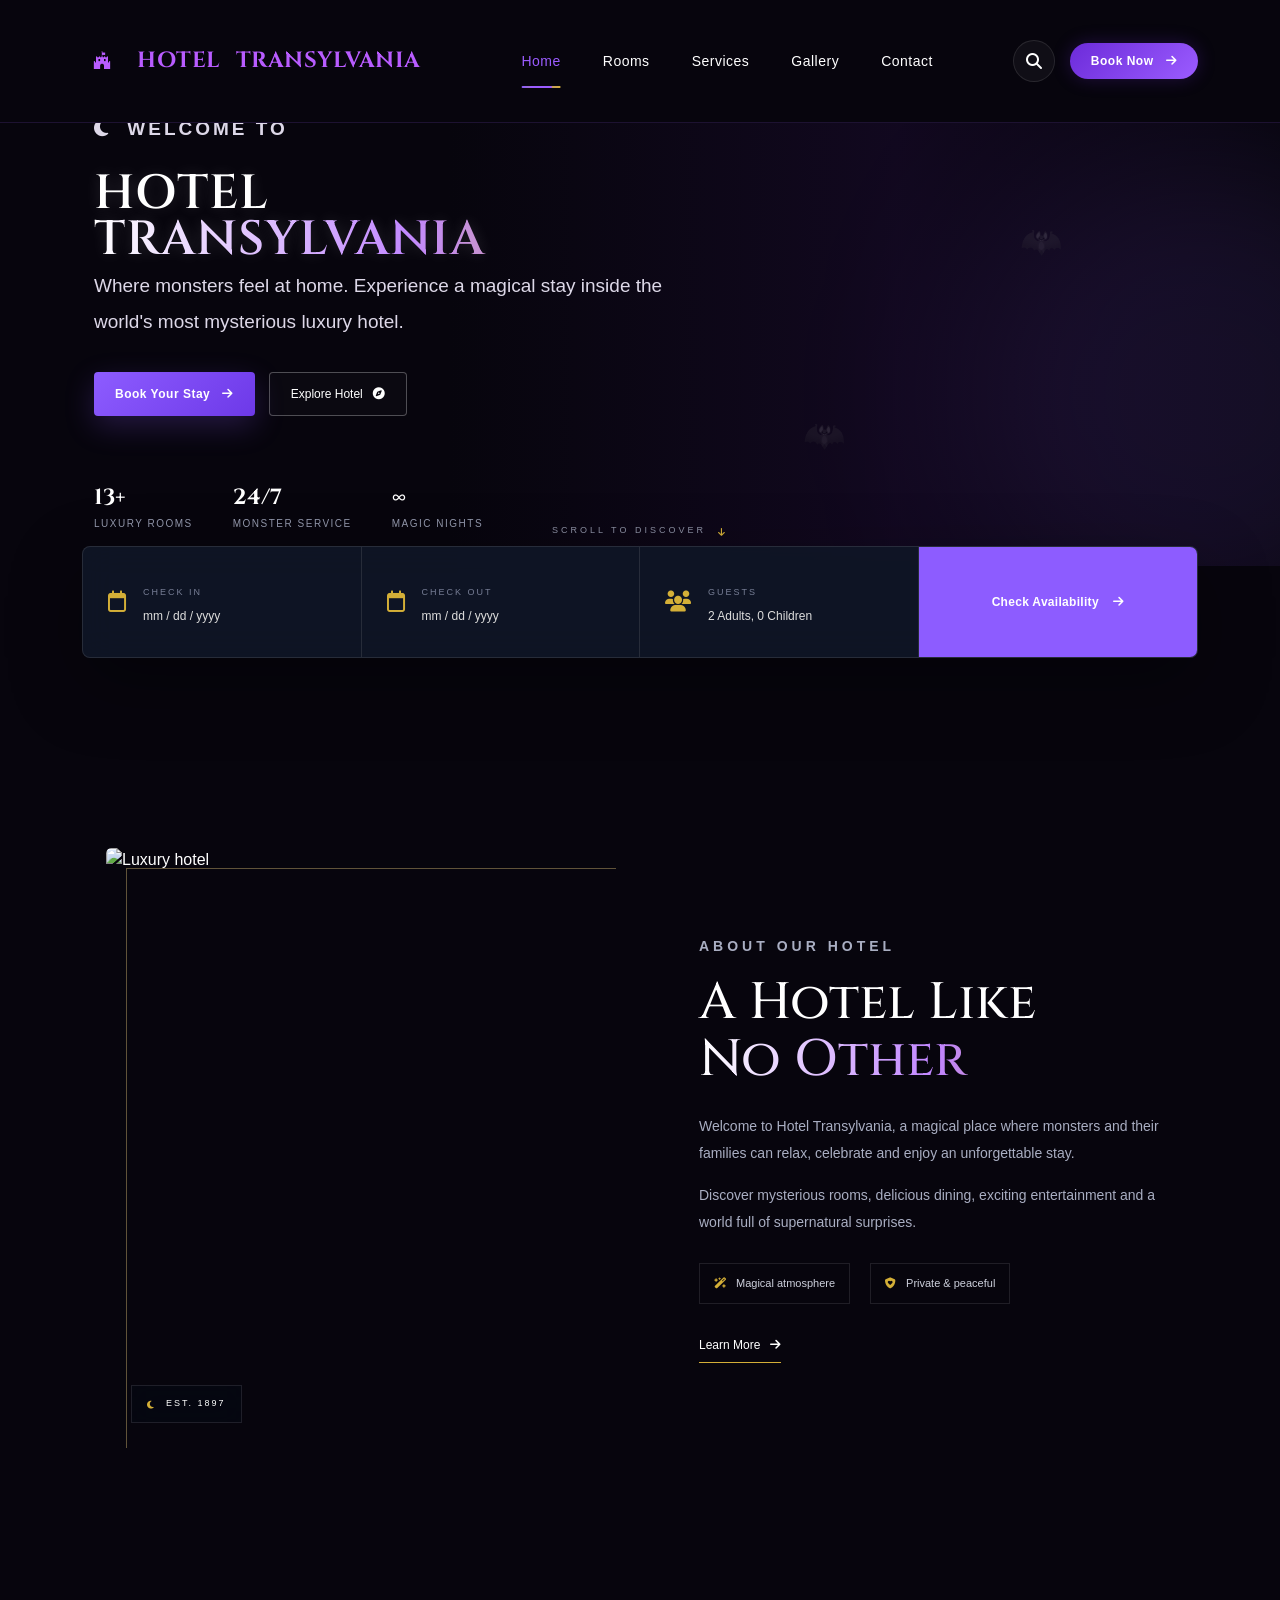
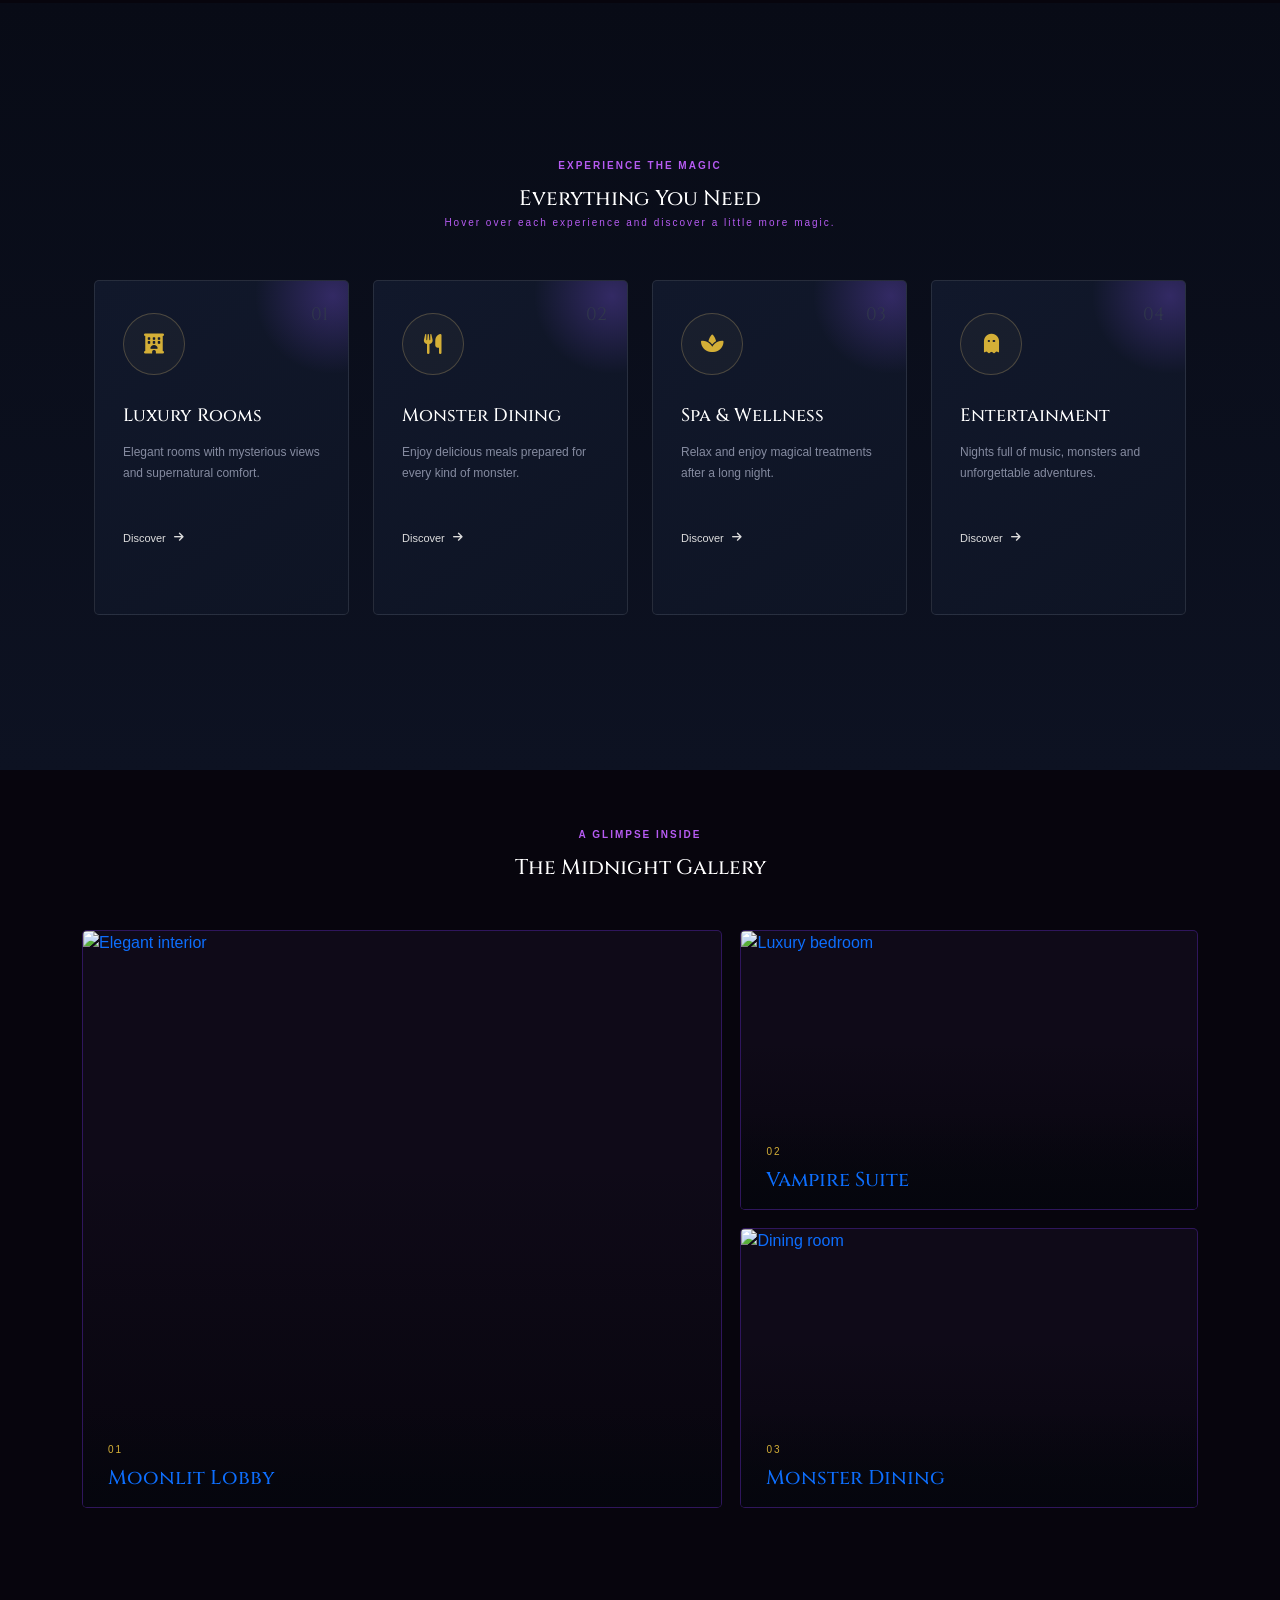
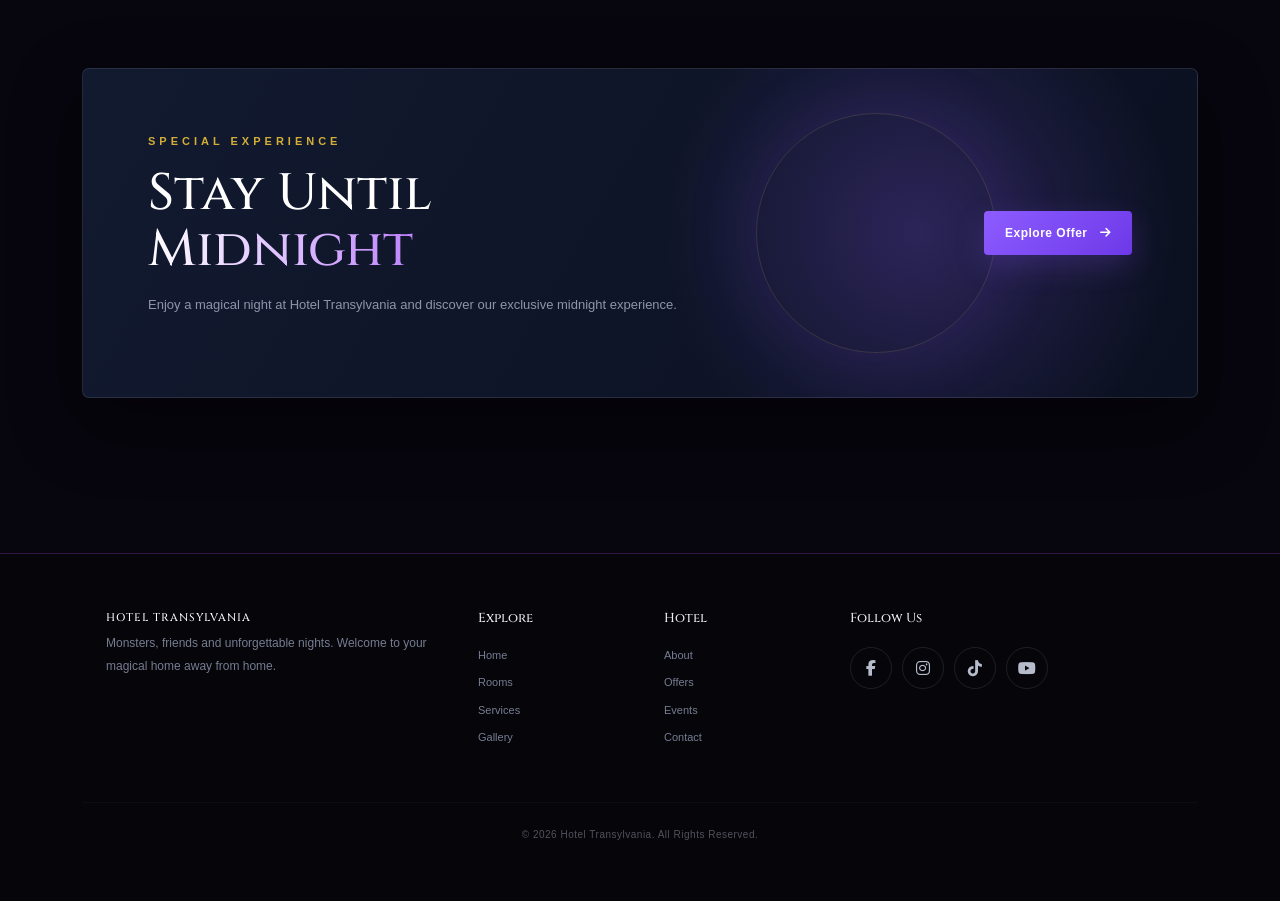
==== index.html @ 51af5bbf "hotel 1 finish" ====
<!DOCTYPE html>
<html lang="en">
<head>
    <meta charset="UTF-8">
    <meta name="viewport" content="width=device-width, initial-scale=1.0">
    <title>Hotel Transylvania</title>

    <link href="https://cdn.jsdelivr.net/npm/bootstrap@5.3.3/dist/css/bootstrap.min.css" rel="stylesheet">
    <link rel="stylesheet" href="https://cdnjs.cloudflare.com/ajax/libs/font-awesome/6.5.2/css/all.min.css">
    <link rel="preconnect" href="https://fonts.googleapis.com">
    <link rel="preconnect" href="https://fonts.gstatic.com" crossorigin>
    <link href="https://fonts.googleapis.com/css2?family=Cinzel:wght@400;500;600;700;800&family=Poppins:wght@300;400;500;600;700&display=swap" rel="stylesheet">
    <link rel="stylesheet" href="style.css">
</head>

<link rel="icon" type="image/svg+xml" href="../brand.png" >

<body>
<nav class="navbar navbar-expand-lg fixed-top">
    <div class="container">
        <a class="navbar-brand" href="#">
            <span class="logo-icon"><i class="fa-brands fa-fort-awesome"></i></span>
            <span>HOTEL</span>
            <span>TRANSYLVANIA</span>
        </a>

        <button class="navbar-toggler" type="button" data-bs-toggle="collapse" data-bs-target="#navbarMenu">
            <i class="fa-solid fa-bars"></i>
        </button>

        <div class="collapse navbar-collapse" id="navbarMenu">
            <ul class="navbar-nav mx-auto">
                <li class="nav-item"><a class="nav-link active" href="index.html">Home</a></li>
                <li class="nav-item"><a class="nav-link" href="index1.html">Rooms</a></li>
                <li class="nav-item"><a class="nav-link" href="index3.html">Services</a></li>
                <li class="nav-item"><a class="nav-link" href="index4.html">Gallery</a></li>
                <li class="nav-item"><a class="nav-link" href="index2.html">Contact</a></li>
            </ul>

            <div class="nav-right">
               <a href="index.html" class="icon-btn" aria-label="Search">
    <i class="fa-solid fa-magnifying-glass"></i>
</a>
                <a href="index2.html" class="book-btn">Book Now <i class="fa-solid fa-arrow-right"></i></a>
            </div>
        </div>
    </div>
</nav>

<section class="hero">
    <div class="hero-glow"></div>
    <div class="hero-overlay"></div>
    <div class="floating-bat bat-one">🦇</div>
    <div class="floating-bat bat-two">🦇</div>

    <div class="container hero-content">
        <div class="row align-items-center">
            <div class="col-lg-7">
                <p class="small-title"><i class="fa-solid fa-moon"></i> WELCOME TO</p>
                <h1>HOTEL <span>TRANSYLVANIA</span></h1>
                <p class="hero-text">
                    Where monsters feel at home. Experience a magical stay inside
                    the world's most mysterious luxury hotel.
                </p>

                <div class="hero-buttons">
                    <a href="#booking" class="main-btn">Book Your Stay <i class="fa-solid fa-arrow-right"></i></a>
                    <a href="#gallery" class="outline-btn">Explore Hotel <i class="fa-solid fa-compass"></i></a>
                </div>

                <div class="hero-stats">
                    <div><strong>13+</strong><span>Luxury Rooms</span></div>
                    <div><strong>24/7</strong><span>Monster Service</span></div>
                    <div><strong>∞</strong><span>Magic Nights</span></div>
                </div>
            </div>
        </div>
    </div>

    <div class="scroll-down">
        <span>SCROLL TO DISCOVER</span>
        <i class="fa-solid fa-arrow-down"></i>
    </div>
</section>

<section class="booking-section" id="booking">
    <div class="container">
        <div class="booking-box">
            <div class="row g-0 align-items-center">
                <div class="col-lg-3 booking-item">
                    <i class="fa-regular fa-calendar"></i>
                    <div><small>CHECK IN</small><p>mm / dd / yyyy</p></div>
                </div>
                <div class="col-lg-3 booking-item">
                    <i class="fa-regular fa-calendar"></i>
                    <div><small>CHECK OUT</small><p>mm / dd / yyyy</p></div>
                </div>
                <div class="col-lg-3 booking-item">
                    <i class="fa-solid fa-users"></i>
                    <div><small>GUESTS</small><p>2 Adults, 0 Children</p></div>
                </div>
                <div class="col-lg-3">
                    <button class="availability-btn">Check Availability <i class="fa-solid fa-arrow-right"></i></button>
                </div>
            </div>
        </div>
    </div>
</section>

<section class="about-section" id="rooms">
    <div class="container">
        <div class="row align-items-center g-5">
            <div class="col-lg-6">
                <!-- Replace this URL with your own image URL -->
                <div class="about-image image-hover">
                    <img src="../web100/images/hotal.jpg" alt="Luxury hotel">
                    <div class="image-decoration"></div>
                    <div class="image-badge"><i class="fa-solid fa-moon"></i><span>EST. 1897</span></div>
                </div>
            </div>

            <div class="col-lg-6">
                <div class="about-content">
                    <p class="section-label">ABOUT OUR HOTEL</p>
                    <h2>A Hotel Like <span>No Other</span></h2>
                    <p>Welcome to Hotel Transylvania, a magical place where monsters and their families can relax, celebrate and enjoy an unforgettable stay.</p>
                    <p>Discover mysterious rooms, delicious dining, exciting entertainment and a world full of supernatural surprises.</p>

                    <div class="mini-features">
                        <div><i class="fa-solid fa-wand-magic-sparkles"></i><span>Magical atmosphere</span></div>
                        <div><i class="fa-solid fa-shield-heart"></i><span>Private & peaceful</span></div>
                    </div>

                    <a href="#services" class="learn-btn">Learn More <i class="fa-solid fa-arrow-right"></i></a>
                </div>
            </div>
        </div>
    </div>
</section>

<section class="features-section" id="services">
    <div class="container">
        <div class="text-center section-heading">
            <p class="section-label">EXPERIENCE THE MAGIC</p>
            <h2 class="section-title">Everything You Need</h2>
            <p class="heading-text">Hover over each experience and discover a little more magic.</p>
        </div>

        <div class="row g-4">
            <div class="col-md-6 col-lg-3">
                <div class="feature-card">
                    <div class="feature-number">01</div>
                    <div class="feature-icon"><i class="fa-solid fa-hotel"></i></div>
                    <h4>Luxury Rooms</h4>
                    <p>Elegant rooms with mysterious views and supernatural comfort.</p>
                    <a href="#">Discover <i class="fa-solid fa-arrow-right"></i></a>
                </div>
            </div>

            <div class="col-md-6 col-lg-3">
                <div class="feature-card">
                    <div class="feature-number">02</div>
                    <div class="feature-icon"><i class="fa-solid fa-utensils"></i></div>
                    <h4>Monster Dining</h4>
                    <p>Enjoy delicious meals prepared for every kind of monster.</p>
                    <a href="#">Discover <i class="fa-solid fa-arrow-right"></i></a>
                </div>
            </div>

            <div class="col-md-6 col-lg-3">
                <div class="feature-card">
                    <div class="feature-number">03</div>
                    <div class="feature-icon"><i class="fa-solid fa-spa"></i></div>
                    <h4>Spa & Wellness</h4>
                    <p>Relax and enjoy magical treatments after a long night.</p>
                    <a href="#">Discover <i class="fa-solid fa-arrow-right"></i></a>
                </div>
            </div>

            <div class="col-md-6 col-lg-3">
                <div class="feature-card">
                    <div class="feature-number">04</div>
                    <div class="feature-icon"><i class="fa-solid fa-ghost"></i></div>
                    <h4>Entertainment</h4>
                    <p>Nights full of music, monsters and unforgettable adventures.</p>
                    <a href="#">Discover <i class="fa-solid fa-arrow-right"></i></a>
                </div>
            </div>
        </div>
    </div>
</section>

<section class="gallery-section" id="gallery">
    <div class="container">
        <div class="section-heading">
            <p class="section-label">A GLIMPSE INSIDE</p>
            <h2 class="section-title">The Midnight Gallery</h2>
        </div>

        <div class="gallery-grid">
            <a class="gallery-card large image-hover" href="#">
                <!-- Replace URL -->
                <img src="../web100/images/hotal room.jpg" alt="Elegant interior">
                <div class="gallery-caption"><span>01</span><h3>Moonlit Lobby</h3></div>
            </a>
            <a class="gallery-card image-hover" href="#">
                <!-- Replace URL -->
                <img src="../web100/images/hotal pool.jpg" alt="Luxury bedroom">
                <div class="gallery-caption"><span>02</span><h3>Vampire Suite</h3></div>
            </a>
            <a class="gallery-card image-hover" href="#">
                <!-- Replace URL -->
                <img src="../web100/images/hotal food.jpg" alt="Dining room">
                <div class="gallery-caption"><span>03</span><h3>Monster Dining</h3></div>
            </a>
        </div>
    </div>
</section>

<section class="offer-section">
    <div class="container">
        <div class="offer-box">
            <div class="offer-orb"></div>
            <div>
                <p class="section-label">SPECIAL EXPERIENCE</p>
                <h2>Stay Until <span>Midnight</span></h2>
                <p>Enjoy a magical night at Hotel Transylvania and discover our exclusive midnight experience.</p>
            </div>
            <a href="#booking" class="main-btn">Explore Offer <i class="fa-solid fa-arrow-right"></i></a>
        </div>
    </div>
</section>

<footer id="contact">
    <div class="container">
        <div class="row g-5">
            <div class="col-lg-4">
                <h3 class="footer-logo">HOTEL TRANSYLVANIA</h3>
                <p>Monsters, friends and unforgettable nights. Welcome to your magical home away from home.</p>
            </div>
            <div class="col-lg-2">
                <h5>Explore</h5>
                <a href="index.html">Home</a><a href="index1.html">Rooms</a><a href="index3.html">Services</a><a href="index4.html">Gallery</a>
            </div>
            <div class="col-lg-2">
                <h5>Hotel</h5>
                <a href="#rooms">About</a><a href="#">Offers</a><a href="#">Events</a><a href="index2.html">Contact</a>
            </div>
            <div class="col-lg-4">
                <h5>Follow Us</h5>
                <div class="social-icons">
                    <a href="https://www.facebook.com/SonyPicturesAnimation/" aria-label="Facebook"><i class="fa-brands fa-facebook-f"></i></a>
                    <a href="https://www.instagram.com/sonyanimation/" aria-label="Instagram"><i class="fa-brands fa-instagram"></i></a>
                    <a href="https://www.tiktok.com/@sonypicturesanimation" aria-label="TikTok"><i class="fa-brands fa-tiktok"></i></a>
                    <a href="https://www.youtube.com/user/SonyAnimation" aria-label="YouTube"><i class="fa-brands fa-youtube"></i></a>
                </div>
            </div>
        </div>
        <hr>
        <p class="copyright">© 2026 Hotel Transylvania. All Rights Reserved.</p>
    </div>
</footer>

<script src="https://cdn.jsdelivr.net/npm/bootstrap@5.3.3/dist/js/bootstrap.bundle.min.js"></script>
</body>
</html>
---- style.css ----
:root{
    --bg:#080b16;
    --bg-soft:#0d1222;
    --card:#11182b;
    --card-2:#151e34;
    --text:#f5f2ff;
    --muted:#a9aec2;
    --purple:#8d5cff;
    --purple-2:#c084ff;
    --gold:#e7c77a;
    --line:rgba(255,255,255,.10);
    --shadow:0 25px 70px rgba(0,0,0,.35);
}

.icon-btn {
    display: inline-flex;
    align-items: center;
    justify-content: center;
    border: none; background: transparent;
    padding: 0; margin: 0; color: inherit;
    text-decoration: none; cursor: pointer;
    font: inherit; 
    } 
    .icon-btn:hover, .icon-btn:focus, .icon-btn:active {
    color: inherit;
    text-decoration: none;
    }


*{box-sizing:border-box}
html{scroll-behavior:smooth}
body{
    margin:0;
    background:var(--bg);
    color:var(--text);
    font-family:'Poppins',sans-serif;
    overflow-x:hidden;
}
a{text-decoration:none}
button{font-family:inherit}

.navbar{
    padding:18px 0;
    background:rgba(5,7,15,.52);
    backdrop-filter:blur(18px);
    -webkit-backdrop-filter:blur(18px);
    border-bottom:1px solid transparent;
    transition:.35s ease;
    z-index:1000;
}
.navbar:hover{background:rgba(5,7,15,.82);border-color:var(--line)}
.navbar-brand{
    display:flex;align-items:center;gap:7px;
    color:#fff!important;font-family:'Cinzel',serif;font-weight:700;
    letter-spacing:2px;font-size:13px;line-height:1.05;
    transition:.3s ease;
}
.navbar-brand span:not(.logo-icon){transition:.3s ease}
.navbar-brand:hover{transform:translateY(-2px)}
.navbar-brand:hover span:not(.logo-icon){color:var(--gold)}
.logo-icon{
    display:grid;place-items:center;width:35px;height:35px;
    ;border-radius:50%;
    color:var(--gold);font-size:16px;transition:.5s ease;
}
.navbar-brand:hover .logo-icon{transform:rotate(180deg) scale(1.08);box-shadow:0 0 25px rgba(231,199,122,.25)}
.nav-link{
    color:#d9d7e4!important;margin:0 10px;position:relative;
    font-size:13px;letter-spacing:.5px;transition:.3s ease;
}
.nav-link:before{
    content:"";position:absolute;left:50%;bottom:-8px;width:0;height:2px;
    transform:translateX(-50%);background:linear-gradient(90deg,var(--purple),var(--gold));
    transition:.35s ease;border-radius:99px;
}
.nav-link:hover,.nav-link.active{color:#fff!important}
.nav-link:hover:before,.nav-link.active:before{width:70%}
.nav-right{display:flex;align-items:center;gap:15px}
.icon-btn{
    width:42px;height:42px;border:1px solid var(--line);border-radius:50%;
    color:#fff;background:rgba(255,255,255,.04);transition:.3s ease;
}
.icon-btn:hover{transform:rotate(12deg) scale(1.08);background:var(--purple);border-color:var(--purple);box-shadow:0 10px 30px rgba(141,92,255,.35)}
.book-btn,.main-btn{
    display:inline-flex;align-items:center;gap:12px;
    padding:13px 21px;border-radius:4px;background:linear-gradient(135deg,var(--purple),#6d39e8);
    color:#fff;font-size:12px;font-weight:600;letter-spacing:.5px;
    box-shadow:0 10px 30px rgba(141,92,255,.22);
    transition:.35s ease;position:relative;overflow:hidden;
}
.book-btn:before,.main-btn:before,.availability-btn:before{
    content:"";position:absolute;inset:0;transform:translateX(-110%);
    background:linear-gradient(90deg,transparent,rgba(255,255,255,.22),transparent);
    transition:.6s ease;
}
.book-btn:hover:before,.main-btn:hover:before,.availability-btn:hover:before{transform:translateX(110%)}
.book-btn:hover,.main-btn:hover{color:#fff;transform:translateY(-4px);box-shadow:0 18px 40px rgba(141,92,255,.35)}
.book-btn i,.main-btn i,.learn-btn i{transition:.3s ease}
.book-btn:hover i,.main-btn:hover i,.learn-btn:hover i{transform:translateX(5px)}

.hero{
    min-height:100vh;display:flex;align-items:center;position:relative;overflow:hidden;
    background:
      radial-gradient(circle at 75% 30%,rgba(125,72,210,.30),transparent 30%),
      linear-gradient(90deg,rgba(4,6,14,.97) 0%,rgba(6,8,18,.78) 45%,rgba(6,8,18,.35) 100%),
      url("../web100/images/babalo.png") center/cover;
}
.hero-overlay{position:absolute;inset:0;background:linear-gradient(180deg,rgba(5,6,14,.1),rgba(5,6,14,.78))}
.hero-glow{
    position:absolute;width:480px;height:480px;right:-160px;top:15%;
    border-radius:50%;background:rgba(141,92,255,.16);filter:blur(80px);
    animation:glow 6s ease-in-out infinite alternate;
}
.hero-content{position:relative;z-index:2;padding-top:70px}
.small-title,.section-label{
    color:var(--gold);font-size:11px;letter-spacing:4px;font-weight:600;
}
.small-title i{margin-right:8px}
.hero h1{
    font-family:'Cinzel',serif;font-size:clamp(48px,7vw,92px);line-height:.96;
    margin:20px 0 25px;font-weight:700;letter-spacing:-2px;
    text-shadow:0 12px 50px rgba(0,0,0,.55);
}
.hero h1 span,.about-content h2 span,.offer-box h2 span{
    display:block;color:transparent;
    background:linear-gradient(90deg,#fff,var(--purple-2),var(--gold));
    -webkit-background-clip:text;background-clip:text;
}
.hero-text{max-width:590px;color:#c5c8d5;line-height:1.9;font-size:15px}
.hero-buttons{display:flex;gap:14px;flex-wrap:wrap;margin-top:32px}
.outline-btn{
    display:inline-flex;align-items:center;gap:10px;padding:12px 21px;
    color:#fff;border:1px solid rgba(255,255,255,.28);border-radius:4px;font-size:12px;
    transition:.35s ease;background:rgba(255,255,255,.02);
}
.outline-btn:hover{color:#fff;background:#fff;color:#111;transform:translateY(-4px);box-shadow:0 15px 35px rgba(0,0,0,.3)}
.hero-stats{display:flex;gap:40px;margin-top:65px}
.hero-stats div{display:flex;flex-direction:column;gap:2px}
.hero-stats strong{font-family:'Cinzel',serif;font-size:22px;color:#fff}
.hero-stats span{font-size:10px;letter-spacing:1.5px;color:#9398ac;text-transform:uppercase}
.scroll-down{
    position:absolute;bottom:28px;left:50%;transform:translateX(-50%);
    display:flex;align-items:center;gap:12px;color:#8d91a4;font-size:9px;letter-spacing:3px;z-index:3;
}
.scroll-down i{animation:bounce 1.7s infinite;color:var(--gold)}
.floating-bat{position:absolute;opacity:.14;font-size:34px;z-index:1;filter:grayscale(1);animation:float 7s ease-in-out infinite}
.bat-one{right:17%;top:28%}.bat-two{right:34%;top:68%;animation-delay:-3s}

.booking-section{position:relative;z-index:5;margin-top:-55px}
.booking-box{
    background:rgba(16,22,39,.92);border:1px solid rgba(255,255,255,.1);
    box-shadow:var(--shadow);backdrop-filter:blur(16px);border-radius:8px;overflow:hidden;
}
.booking-item{
    min-height:110px;padding:25px;display:flex;align-items:center;gap:17px;
    border-right:1px solid var(--line);transition:.3s ease;
}
.booking-item:hover{background:rgba(141,92,255,.07)}
.booking-item>i{font-size:21px;color:var(--gold);transition:.4s ease}
.booking-item:hover>i{transform:rotate(-12deg) scale(1.2);color:var(--purple-2)}
.booking-item small{font-size:9px;letter-spacing:2px;color:#777e96}
.booking-item p{margin:5px 0 0;font-size:12px;color:#ddd}
.availability-btn{
    width:100%;height:110px;border:0;background:var(--purple);color:#fff;
    position:relative;overflow:hidden;font-weight:600;font-size:12px;letter-spacing:.3px;
    transition:.35s ease;
}
.availability-btn i{margin-left:10px;transition:.3s ease}
.availability-btn:hover{background:#a06dff}
.availability-btn:hover i{transform:translateX(7px)}

.about-section,.features-section,.gallery-section,.offer-section{padding:120px 0}
.about-image{position:relative;border-radius:5px;z-index:1}
.about-image img{width:100%;height:600px;object-fit:cover;display:block;border-radius:5px;filter:saturate(.85)}
.image-hover{overflow:hidden}
.image-hover:before{
    content:"";position:absolute;inset:0;z-index:2;
    background:linear-gradient(135deg,rgba(141,92,255,.35),transparent 45%,rgba(231,199,122,.18));
    opacity:0;transition:.45s ease;pointer-events:none;
}
.image-hover img{transition:transform .8s cubic-bezier(.2,.8,.2,1),filter .5s ease}
.image-hover:hover:before{opacity:1}
.image-hover:hover img{transform:scale(1.07);filter:saturate(1.12)}
.image-decoration{
    position:absolute;inset:20px -20px -20px 20px;border:1px solid rgba(231,199,122,.4);
    z-index:-1;transition:.5s ease;
}
.about-image:hover .image-decoration{inset:12px -28px -28px 12px;border-color:rgba(141,92,255,.55)}
.image-badge{
    position:absolute;left:25px;bottom:25px;z-index:3;
    display:flex;align-items:center;gap:10px;padding:11px 15px;
    background:rgba(6,8,18,.8);backdrop-filter:blur(12px);border:1px solid var(--line);
    font-size:9px;letter-spacing:2px;color:#fff;transition:.35s ease;
}
.image-badge i{color:var(--gold)}
.about-image:hover .image-badge{transform:translateY(-7px)}
.about-content{padding-left:35px}
.about-content h2,.section-title,.offer-box h2{
    font-family:'Cinzel',serif;font-size:clamp(34px,4vw,55px);line-height:1.1;margin:15px 0 25px;
}
.about-content>p{color:var(--muted);line-height:1.9;font-size:14px;max-width:560px}
.mini-features{display:flex;gap:20px;margin:28px 0}
.mini-features div{
    display:flex;align-items:center;gap:10px;padding:11px 14px;border:1px solid var(--line);
    color:#cdd0dc;font-size:11px;transition:.3s ease;
}
.mini-features div:hover{border-color:rgba(141,92,255,.6);transform:translateY(-3px);background:rgba(141,92,255,.06)}
.mini-features i{color:var(--gold)}
.learn-btn{display:inline-flex;align-items:center;gap:10px;color:#fff;font-size:12px;border-bottom:1px solid var(--gold);padding-bottom:8px;transition:.3s ease}
.learn-btn:hover{color:var(--gold);padding-left:7px}

.features-section{background:linear-gradient(180deg,var(--bg),var(--bg-soft))}
.section-heading{text-align:center;margin-bottom:50px}
.section-heading .section-label{margin-bottom:10px}
.heading-text{color:#858ba0;font-size:13px}
.feature-card{
    min-height:335px;padding:32px 28px;background:linear-gradient(145deg,#11182b,#0e1424);
    border:1px solid var(--line);position:relative;overflow:hidden;border-radius:5px;
    transition:.45s cubic-bezier(.2,.8,.2,1);
}
.feature-card:before{
    content:"";position:absolute;width:170px;height:170px;right:-70px;top:-70px;border-radius:50%;
    background:radial-gradient(circle,rgba(141,92,255,.28),transparent 65%);
    transition:.5s ease;
}
.feature-card:after{
    content:"";position:absolute;left:0;bottom:0;width:0;height:2px;
    background:linear-gradient(90deg,var(--purple),var(--gold));transition:.5s ease;
}
.feature-card:hover{transform:translateY(-12px);border-color:rgba(141,92,255,.45);box-shadow:0 25px 60px rgba(0,0,0,.3)}
.feature-card:hover:before{transform:scale(2.2)}
.feature-card:hover:after{width:100%}
.feature-number{position:absolute;right:20px;top:20px;color:#30374c;font-family:'Cinzel',serif;font-size:18px;transition:.3s ease}
.feature-card:hover .feature-number{color:rgba(231,199,122,.55)}
.feature-icon{
    width:62px;height:62px;display:grid;place-items:center;border-radius:50%;
    color:var(--gold);border:1px solid rgba(231,199,122,.25);background:rgba(231,199,122,.04);
    font-size:20px;margin-bottom:30px;transition:.45s ease;
}
.feature-card:hover .feature-icon{transform:rotateY(180deg) scale(1.08);background:var(--purple);color:#fff;border-color:var(--purple);box-shadow:0 12px 30px rgba(141,92,255,.3)}
.feature-card h4{font-family:'Cinzel',serif;font-size:18px;margin-bottom:15px}
.feature-card p{color:#858ba0;font-size:12px;line-height:1.8;min-height:67px}
.feature-card a{color:#ddd;font-size:11px;display:inline-flex;gap:8px;align-items:center;transition:.3s ease}
.feature-card a i{transition:.3s ease}
.feature-card a:hover{color:var(--gold)}
.feature-card a:hover i{transform:translateX(6px)}

.gallery-grid{display:grid;grid-template-columns:1.4fr 1fr;gap:18px}
.gallery-card{min-height:280px;position:relative;border-radius:5px;overflow:hidden;background:#111}
.gallery-card.large{grid-row:span 2;min-height:578px}
.gallery-card img{width:100%;height:100%;object-fit:cover;display:block}
.gallery-caption{
    position:absolute;left:0;right:0;bottom:0;padding:25px;
    background:linear-gradient(transparent,rgba(4,6,13,.9));z-index:3;
    transform:translateY(8px);transition:.4s ease;
}
.gallery-caption span{color:var(--gold);font-size:10px;letter-spacing:2px}
.gallery-caption h3{font-family:'Cinzel',serif;font-size:20px;margin:6px 0 0}
.gallery-card:hover .gallery-caption{transform:translateY(0)}
.gallery-card:hover img{transform:scale(1.09) rotate(.4deg)}

.offer-section{padding-top:30px}
.offer-box{
    min-height:330px;position:relative;overflow:hidden;padding:60px 65px;
    display:flex;align-items:center;justify-content:space-between;gap:30px;
    background:
      radial-gradient(circle at 75% 50%,rgba(141,92,255,.24),transparent 30%),
      linear-gradient(120deg,#121a30,#0b1020);
    border:1px solid var(--line);border-radius:7px;box-shadow:var(--shadow);
}
.offer-orb{position:absolute;width:240px;height:240px;right:18%;border:1px solid rgba(231,199,122,.15);border-radius:50%;box-shadow:0 0 80px rgba(141,92,255,.12)}
.offer-box>div:not(.offer-orb){position:relative;z-index:2}
.offer-box h2{margin-bottom:15px}
.offer-box p:not(.section-label){max-width:550px;color:#8e95aa;font-size:13px;line-height:1.8}
.offer-box .main-btn{position:relative;z-index:2;white-space:nowrap}

footer{padding:75px 0 25px;background:#060811;border-top:1px solid var(--line)}
.footer-logo{font-family:'Cinzel',serif;font-size:19px;letter-spacing:2px}
footer p{color:#767d91;font-size:12px;line-height:1.9}
footer h5{font-family:'Cinzel',serif;font-size:13px;margin-bottom:20px;color:#eee}
footer a:not(.social-icons a){display:block;color:#777e92;font-size:11px;margin-bottom:11px;transition:.25s ease}
footer a:not(.social-icons a):hover{color:var(--gold);padding-left:5px}
.social-icons{display:flex;gap:10px}
.social-icons a{
    width:42px;height:42px;display:grid;place-items:center;border:1px solid var(--line);
    border-radius:50%;color:#b7bccb;transition:.35s ease;
}
.social-icons a:hover{color:#fff;background:var(--purple);border-color:var(--purple);transform:translateY(-6px) rotate(8deg);box-shadow:0 12px 30px rgba(141,92,255,.3)}
footer hr{border-color:var(--line);margin:45px 0 22px}
.copyright{text-align:center;margin:0;font-size:10px!important;letter-spacing:.5px}

@keyframes glow{from{transform:scale(1);opacity:.55}to{transform:scale(1.25);opacity:1}}
@keyframes bounce{0%,100%{transform:translateY(0)}50%{transform:translateY(7px)}}
@keyframes float{0%,100%{transform:translate(0,0) rotate(-6deg)}50%{transform:translate(25px,-25px) rotate(8deg)}}

@media(max-width:991px){
    .navbar{background:rgba(5,7,15,.9)}
    .navbar-collapse{padding:20px 0}
    .nav-right{margin-top:15px}
    .hero{min-height:850px}
    .booking-section{margin-top:-30px}
    .booking-item{border-right:0;border-bottom:1px solid var(--line)}
    .availability-btn{height:80px}
    .about-content{padding-left:0}
    .about-image img{height:500px}
    .offer-box{padding:45px 35px;flex-direction:column;align-items:flex-start}
}
@media(max-width:767px){
    .hero h1{font-size:48px}
    .hero-stats{gap:20px;flex-wrap:wrap}
    .hero-stats strong{font-size:18px}
    .hero-stats span{font-size:8px}
    .about-section,.features-section,.gallery-section{padding:80px 0}
    .gallery-grid{display:grid;grid-template-columns:1fr}
    .gallery-card,.gallery-card.large{min-height:330px;grid-row:auto}
    .mini-features{flex-direction:column}
    .about-image img{height:420px}
    .offer-box h2{font-size:38px}
    .offer-box{padding:38px 25px}
}
@media(prefers-reduced-motion:reduce){
    *,*:before,*:after{scroll-behavior:auto!important;animation:none!important;transition:none!important}
}



* {
    margin: 0;
    padding: 0;
    box-sizing: border-box;
}

body {
    background: #080611;
    color: white;
    font-family: Georgia, "Times New Roman", serif;
    overflow-x: hidden;
}


/* =========================================
   HERO
========================================= */

.rooms-hero {
    height: 285px;

    background-image:
        url("../web100/images/babalololo.jpg");

    background-size: cover;
    background-position: center;

    position: relative;

    display: flex;
    align-items: center;

    overflow: hidden;
}


/* Dark overlay */

.hero-overlay {
    position: absolute;
    inset: 0;

    background:
        linear-gradient(
            90deg,
            rgba(4, 2, 10, 0.94),
            rgba(20, 3, 25, 0.65),
            rgba(5, 2, 12, 0.35)
        );
}


/* Purple glow */

.rooms-hero::after {
    content: "";

    position: absolute;

    width: 500px;
    height: 500px;

    right: -180px;
    top: -220px;

    background: rgba(154, 47, 255, 0.20);

    filter: blur(80px);

    border-radius: 50%;

    animation: glowMove 6s ease-in-out infinite alternate;
}


@keyframes glowMove {

    from {
        transform: translateY(-20px);
    }

    to {
        transform: translateY(60px);
    }

}


/* Hero content */

.hero-content {
    position: relative;
    z-index: 2;

    animation: heroAppear 1.2s ease forwards;
}


@keyframes heroAppear {

    from {
        opacity: 0;
        transform: translateY(30px);
    }

    to {
        opacity: 1;
        transform: translateY(0);
    }

}


.hero-content h1 {
    font-size: 52px;

    font-weight: 700;

    letter-spacing: 1px;

    margin-bottom: 8px;

    text-shadow:
        0 0 15px rgba(255,255,255,0.15);
}


.hero-content p {
    font-size: 19px;

    color: #e5dce9;

    margin-bottom: 27px;
}


.breadcrumb-custom {
    display: flex;

    align-items: center;

    gap: 10px;

    font-size: 14px;

    color: #eee;
}


.breadcrumb-custom i {
    font-size: 11px;

    color: #b35cff;
}


/* =========================================
   ROOMS SECTION
========================================= */

.rooms-section {
    min-height: 650px;

    padding: 38px 0 70px;

    background:
        radial-gradient(
            circle at 20% 10%,
            rgba(117, 28, 178, 0.12),
            transparent 30%
        ),
        #080611;
}


/* =========================================
   FILTER
========================================= */

.room-filter {
    display: inline-flex;

    border: 1px solid rgba(170, 70, 255, 0.35);

    border-radius: 7px;

    overflow: hidden;

    margin-bottom: 35px;

    background: rgba(16, 9, 28, 0.9);

    box-shadow:
        0 0 20px rgba(116, 28, 180, 0.08);
}


.filter-btn {
    border: none;

    background: transparent;

    color: #ddd;

    padding: 11px 22px;

    font-family: inherit;

    font-size: 15px;

    cursor: pointer;

    transition: all 0.35s ease;
}


.filter-btn:hover {
    color: white;

    background: rgba(137, 44, 201, 0.2);

    box-shadow:
        inset 0 -2px 0 #a941ff;
}


.filter-btn.active {
    color: white;

    background:
        linear-gradient(
            135deg,
            #9c38ed,
            #7026bb
        );

    box-shadow:
        0 0 18px rgba(159, 53, 241, 0.5);
}


/* =========================================
   ROOM CARD
========================================= */

.room-item {
    transition:
        opacity 0.35s ease,
        transform 0.35s ease;
}


.room-card {
    height: 100%;

    background:
        linear-gradient(
            145deg,
            #100b19,
            #0b0811
        );

    border: 1px solid rgba(143, 53, 198, 0.42);

    border-radius: 8px;

    overflow: hidden;

    position: relative;

    transition:
        transform 0.45s cubic-bezier(.2,.8,.2,1),
        box-shadow 0.45s ease,
        border-color 0.45s ease;

    box-shadow:
        0 8px 25px rgba(0,0,0,0.35);
}


/* Luxury hover */

.room-card:hover {

    transform:
        translateY(-12px)
        scale(1.015);

    border-color: rgba(188, 83, 255, 0.85);

    box-shadow:
        0 20px 45px rgba(0,0,0,0.55),
        0 0 25px rgba(148, 40, 210, 0.25);
}


/* =========================================
   IMAGE
========================================= */

.room-image {
    height: 205px;

    position: relative;

    overflow: hidden;
}


.room-image img {
    width: 100%;
    height: 100%;

    object-fit: cover;

    display: block;

    transition:
        transform 0.7s cubic-bezier(.2,.8,.2,1),
        filter 0.5s ease;
}


.room-card:hover .room-image img {

    transform: scale(1.1);

    filter:
        brightness(1.08)
        saturate(1.15);
}


/* Image dark gradient */

.image-overlay {
    position: absolute;

    inset: 0;

    background:
        linear-gradient(
            to bottom,
            transparent 50%,
            rgba(9, 4, 15, 0.65)
        );

    pointer-events: none;
}


/* Purple light sweep */

.room-image::after {

    content: "";

    position: absolute;

    top: 0;
    left: -120%;

    width: 70%;
    height: 100%;

    background:
        linear-gradient(
            90deg,
            transparent,
            rgba(255,255,255,0.13),
            transparent
        );

    transform: skewX(-20deg);

    transition: left 0.8s ease;

}


.room-card:hover .room-image::after {

    left: 140%;

}


/* =========================================
   CARD CONTENT
========================================= */

.room-content {
    padding: 17px 18px 18px;
}


.room-content h3 {

    font-size: 19px;

    margin-bottom: 9px;

    font-weight: 600;

    color: #fff;

    transition:
        color 0.3s ease,
        letter-spacing 0.3s ease;
}


.room-card:hover h3 {

    color: #d48cff;

    letter-spacing: 0.4px;

}


.room-description {

    font-size: 13px;

    line-height: 1.5;

    min-height: 42px;

    color: #bdb6c4;

    margin-bottom: 12px;
}


/* =========================================
   ROOM INFO
========================================= */

.room-info {

    display: flex;

    gap: 18px;

    margin-bottom: 17px;

    color: #ddd;

    font-size: 12px;
}


.room-info span {

    display: flex;

    align-items: center;

    gap: 6px;

}


.room-info i {

    color: #bd54}

    .details-btn{
        border-radius: 20px ;
        background-color: #6714b0;
        color: white;
        width: 50%;
        padding: 5px;

    }


    *{
     margin: 0;
     padding: 0;
     box-sizing: border-box; 
}
body {
     background: #090812;
     color: #ffffff;
     font-family: Arial, sans-serif;
 }
.navbar { 
    background: rgba(5, 5, 12, 0.94);
     border-bottom: 1px solid rgba(183, 93, 255, 0.25);
     padding: 13px 0;
     z-index: 1000; 
}
.navbar-brand {
     font-size: 16px; 
    font-weight: bold;
     letter-spacing: 1px; 
}
.navbar-brand span {
     color: #b85cff;
     font-size: 22px;
     margin-right: 5px;
 }
.nav-link { color: #d8d4e5 !important;
     font-size: 13px; margin: 0 13px; 
    transition: 0.3s; 
}
.nav-link:hover, .nav-link.active { 
    color: #c467ff !important;
 }
.book-btn {
     background: linear-gradient(135deg, #8f32d7, #c65cff);
     color: white;
     border: none;
     border-radius: 5px; 
    padding: 9px 20px;
     font-size: 12px;
     transition: 0.3s;
 }
.book-btn:hover {
     transform: translateY(-2px);
     box-shadow: 0 0 20px rgba(190, 75, 255, 0.5); 
}
.hero {
     min-height: 310px;
     position: relative; 
    display: flex;
     align-items: center; 
    background-image: url("https://images.unsplash.com/photo-1518709268805-4e9042af9f23?auto=format&fit=crop&w=1600&q=80");
     background-size: cover;
    background-position: center; overflow: hidden; 
}
.hero-overlay {
     position: absolute; 
    inset: 0;
     background: linear-gradient( 90deg, rgba(8, 5, 20, 0.95), rgba(29, 12, 55, 0.75), rgba(8, 5, 20, 0.8) ); 
}
.hero-content {
     position: relative;
     z-index: 2;
     padding-top: 50px;
 }
.small-title { color: #bb62f7; font-size: 11px;
     letter-spacing: 3px; margin-bottom: 8px;
 }
.hero h1 {
     font-size: 42px; 
    font-weight: 700; 
    margin-bottom: 5px;
 }
.hero p {
     color: #ddd8e8; 
}
.breadcrumb-text { 
    margin-top: 18px;
     color: #aaa5b5; font-size: 12px; 
}
.breadcrumb-text span {
     color: #b855f0;
     margin: 0 8px;
 }
.contact-section { 
    padding: 65px 0; 
    background: radial-gradient(circle at 50% 0%, rgba(101, 28, 148, 0.16), transparent 40%), #090812;
 }
.contact-info, .contact-form, .hotel-card { 
    height: 100%;
     border: 1px solid rgba(169, 75, 230, 0.3);
     background: rgba(19, 15, 34, 0.88);
     border-radius: 10px;
 }
.contact-info {
     padding: 27px 22px; 
}
.contact-info h3 {
     font-size: 20px;
     margin-bottom: 25px;
 }
.info-item {
     display: flex;
     gap: 13px;
     margin-bottom: 24px;
 }
.icon {
     width: 34px;
     height: 34px; min-width: 34px; display: flex; align-items: center; justify-content: center;
     background: rgba(160, 58, 218, 0.18);
     border: 1px solid rgba(190, 76, 255, 0.4);
     color: #c25cff; 
    border-radius: 50%;
 }
.info-item h5 {
     font-size: 13px;
     margin-bottom: 4px;
 }
.info-item p {
     color: #d2ceda;
     font-size: 11px;
     margin-bottom: 2px;
 }
.info-item small {
     color: #85808e;
     font-size: 9px;
 }
.follow {
     border-top: 1px solid rgba(255,255,255,0.08);
     padding-top: 20px;
 }
.follow h5 {
     font-size: 13px;
     margin-bottom: 12px; 
}
.socials {
     display: flex;
     gap: 8px; 
}
.socials a {
     width: 29px; 
    height: 29px; 
    display: flex;
     justify-content: center;
     align-items: center;
     color: #b85aff;
     border: 1px solid rgba(18
    5, 83, 255, 0.4); border-radius: 50%;
     text-decoration: none; 
    transition: 0.3s;
 }
.socials a:hover { 
    color: white;
     background: #a43bd5;
     transform: translateY(-4px); }
.contact-form {
     padding: 28px; 
}
.section-heading p {
     color: #b65bf2;
     font-size: 10px;
     letter-spacing: 2px; 
    margin-bottom: 4px;
 }
.section-heading h2 { 
    font-size: 21px;
     margin-bottom: 4px; 
}
.section-heading span {
     color: #8f899a;
     font-size: 11px;
 }
form {
     margin-top: 22px; 
}
label { 
    display: block;
     font-size: 11px; 
    color: #c9c4d1;
     margin: 12px 0 6px; 
}
.form-control, .form-select {
     background: #11101d;
     border: 1px solid #343047; 
    color: white; 
    font-size: 11px;
     border-radius: 5px;
     padding: 10px 12px;
 }
.form-control:focus, .form-select:focus {
     background: #11101d; 
    color: white; 
    border-color: #a94ce0;
     box-shadow: 0 0 0 0.15rem rgba(174, 66, 231, 0.15);
 }
.form-control::placeholder {
     color: #686375; 
}
.form-select option {
     background: #11101d;
 }
textarea {
     resize: none;
 }
.send-btn {
     margin-top: 17px;
     background: linear-gradient(135deg, #8c2bd0, #c04cff);
     border: none;
     color: white; 
    padding: 10px 19px;
     border-radius: 5px; 
    font-size: 11px; 
    transition: 0.3s;
 }
.send-btn i {
     margin-left: 7px; 
}
.send-btn:hover {
     transform: translateY(-3px);
     box-shadow: 0 7px 25px rgba(178, 61, 239, 0.35);
 }
.hotel-card {
     min-height: 100%; 
    padding: 30px 15px;
     display: flex; 
    flex-direction: column; 
    align-items: center;
     justify-content: center;
     text-align: center;
     background: linear-gradient(rgba(17, 10, 31, 0.82), rgba(10, 7, 18, 0.95)), url("https://images.unsplash.com/photo-1510798831971-661eb04b3739?auto=format&fit=crop&w=800&q=80"); 
    background-size: cover;
     background-position: center;
 }
.bat { color: #c75cff;
     font-size: 30px;
     margin-bottom: 15px; 
}
.hotel-card h2 { 
    font-size: 13px; letter-spacing: 4px; margin-bottom: 2px; }
.hotel-card h1 {
     color: #d0cbd6;
     font-size: 20px; 
    letter-spacing: 2px;
 }
.line {
     width: 80px;
     height: 1px;
     background: #9c43d2;
     margin: 14px 0;
 }
.hotel-card p {
     color: #9e98a9;
     font-size: 10px;
     font-style: italic;
 }
.castle-icon {
     margin-top: 18px; 
    color: #a847df;
     font-size: 42px; 
}
.location-box {
     margin-top: 28px;
     padding: 22px 25px;
     display: flex;
     align-items: center;
     gap: 18px;
     border: 1px solid rgba(164, 67, 221, 0.3); border-radius: 10px; background: linear-gradient(rgba(20, 12, 35, 0.9), rgba(11, 8, 19, 0.9)), url("https://images.unsplash.com/photo-1500534623283-312aade485b7?auto=format&fit=crop&w=1600&q=80");
     background-size: cover; background-position: center; }
.location-box > div:first-child {
     width: 48px;
     height: 48px;
     min-width: 48px; 
    display: flex;
     align-items: center;
     justify-content: center;
     background: rgba(166, 64, 224, 0.2);
     border: 1px solid rgba(187, 75, 240, 0.4); 
    border-radius: 50%;
     color: #c15cff;
     font-size: 20px; 
}
.location-box h3 {
     font-size: 15px;
     margin-bottom: 5px; 
}
.location-box p { color: #918b9a;
     font-size: 11px;
     margin: 0;
 }
.direction-btn {
     margin-left: auto; 
    white-space: nowrap;
     background: transparent; 
    border: 1px solid #a848dc;
     color: #c261f5;
     padding: 9px 16px;
     border-radius: 5px; 
    font-size: 10px;
     transition: 0.3s;
 }
.direction-btn:hover {
     background: #9c3dd2;
     color: white;
 }
footer {
     background: #05050a;
     border-top: 1px solid rgba(176, 70, 232, 0.25); padding: 22px 0; 
}
.footer-content {
     display: flex; 
    justify-content: space-between; 
    align-items: center; 
    gap: 20px;
 }
.footer-logo {
     font-size: 11px; letter-spacing: 1px;
 }
.footer-logo span {
     color: #bd59f5;
     margin-right: 5px;
 }
.footer-links {
     display: flex; gap: 20px;
 }
.footer-links a {
     color: #85808e;
     text-decoration: none;
     font-size: 10px; 
    transition: 0.3s;
 }
.footer-links a:hover {
     color: #c05bfa;
 }
.copyright {
     color: #55515d;
     font-size: 9px;
 }
@media (max-width: 991px) {
.navbar-nav {
    margin-top: 15px;
}

.book-btn {
    margin-top: 10px;
}

.hero {
    min-height: 280px;
}

.hotel-card {
    min-height: 300px;
}
}
@media (max-width: 767px) {
.hero h1 {
    font-size: 34px;
}

.contact-section {
    padding: 40px 0;
}

.contact-info,
.contact-form,
.hotel-card {
    margin-bottom: 5px;
}

.location-box {
    flex-direction: column;
    text-align: center;
}

.direction-btn {
    margin-left: 0;
}

.footer-content {
    flex-direction: column;
    text-align: center;
}

.footer-links {
    flex-wrap: wrap;
    justify-content: center;
}
}
@media (max-width: 400px) {
.hero h1 {
    font-size: 29px;
}

.contact-form {
    padding: 20px 15px;
}

.footer-links {
    gap: 12px;
}
}


/* =====================================================
   COLOR PALETTE
===================================================== */

:root {

  /* Main Background */
  --bg-main: #07050D;

  /* Cards */
  --bg-card: #0F0A18;

  /* Purple */
  --purple-main: #6C2BD9;
  --purple-light: #9B5CFF;

  /* Dark Purple */
  --purple-dark: #32145F;
  --purple-deep: #1A0B2E;

  /* Night Blue */
  --night-blue: #111A3A;
  --blue-purple: #25205A;

  /* White */
  --white: #FFFFFF;
  --white-soft: #F5F2FA;

  /* Text */
  --text-light: #B9B3C7;
  --text-muted: #777080;

  /* Gold */
  --gold: #D4AF37;
  --gold-light: #F0D477;

  /* Dracula Red */
  --dracula-red: #8B1E3F;
}



/* =====================================================
   GENERAL
===================================================== */

* {
  margin: 0;
  padding: 0;
  box-sizing: border-box;
}

html {
  scroll-behavior: smooth;
}

body {

  background-color: var(--bg-main);

  color: var(--white);

  font-family: "Inter", sans-serif;

  min-height: 100vh;
}



/* =====================================================
   NAVBAR
===================================================== */

.navbar {

  background: rgba(7, 5, 13, 0.96);

  backdrop-filter: blur(12px);

  border-bottom: 1px solid rgba(155, 92, 255, 0.15);

  padding: 14px 0;

}



/* LOGO */

.navbar-brand {

  display: flex;

  align-items: center;

  gap: 10px;

  color: var(--white);

  font-family: "Cinzel", serif;

  font-size: 16px;

  font-weight: 600;

  letter-spacing: 1px;

  text-decoration: none;

}



.navbar-brand:hover {

  color: var(--white);

}



.logo-icon {

  width: 30px;

  height: 30px;

  display: flex;

  align-items: center;

  justify-content: center;

  color: var(--purple-light);

  font-size: 17px;

}



/* NAV LINKS */

.navbar-nav {

  gap: 28px;

}



.nav-link {

  color: var(--text-light) !important;

  font-size: 13px;

  font-weight: 500;

  position: relative;

  transition: 0.3s;

}



.nav-link:hover {

  color: var(--purple-light) !important;

}



.nav-link.active {

  color: var(--white) !important;

}



.nav-link.active::after {

  content: "";

  position: absolute;

  left: 50%;

  bottom: -8px;

  transform: translateX(-50%);

  width: 22px;

  height: 2px;

  background: var(--purple-light);

  border-radius: 5px;

}



/* RIGHT SIDE */

.navbar-right {

  display: flex;

  align-items: center;

  gap: 22px;

}



.search-icon {

  color: var(--white-soft);

  font-size: 14px;

  cursor: pointer;

  transition: 0.3s;

}



.search-icon:hover {

  color: var(--purple-light);

}



/* BOOK BUTTON */

.book-btn {

  text-decoration: none;

  color: var(--white);

  background: linear-gradient(
    135deg,
    var(--purple-main),
    var(--purple-light)
  );

  padding: 9px 21px;

  border-radius: 25px;

  font-size: 12px;

  font-weight: 600;

  transition: 0.3s;

  box-shadow: 0 0 18px rgba(108, 43, 217, 0.25);

}



.book-btn:hover {

  color: var(--white);

  transform: translateY(-2px);

  box-shadow: 0 0 25px rgba(155, 92, 255, 0.45);

}



/* =====================================================
   HERO
===================================================== */

.hero-section {

  position: relative;

  min-height: 310px;

  display: flex;

  align-items: center;

  overflow: hidden;

  background-image:

    url("../web100/images/hotal.jpg");

  background-size: cover;

  background-position: center;

}



/* DARK OVERLAY */

.hero-overlay {

  position: absolute;

  inset: 0;

  background:

    linear-gradient(
      90deg,
      rgba(7, 5, 13, 0.98) 0%,
      rgba(7, 5, 13, 0.78) 35%,
      rgba(26, 11, 46, 0.55) 70%,
      rgba(7, 5, 13, 0.35) 100%
    );

}



/* HERO CONTENT */

.hero-content {

  position: relative;

  z-index: 2;

  padding-top: 60px;

}



.hero-small-title {

  color: var(--purple-light);

  font-size: 11px;

  letter-spacing: 3px;

  font-weight: 600;

  margin-bottom: 12px;

}



.hero h1 {

  font-family: "Cinzel", serif;

  font-size: 48px;

  font-weight: 600;
}




.hero-description {

  color: var(--white-soft);

  font-size: 16px;

  margin-bottom: 17px;

}



.breadcrumb-custom {

  display: flex;

  align-items: center;

  gap: 10px;

  color: var(--text-muted);

  font-size: 12px;

}



.breadcrumb-custom i {

  font-size: 8px;

  color: var(--purple-light);

}



.breadcrumb-custom .current {

  color: var(--purple-light);

}



/* =====================================================
   GALLERY SECTION
===================================================== */

.gallery-section {

  background: var(--bg-main);

  padding: 22px 0 60px;

}



/* =====================================================
   FILTER
===================================================== */

.filter-wrapper {

  display: inline-flex;

  align-items: center;

  background: var(--bg-card);

  border: 1px solid var(--purple-dark);

  border-radius: 8px;

  overflow: hidden;

  margin-bottom: 16px;

}



.filter-btn {

  color: var(--text-light);

  text-decoration: none;

  font-size: 12px;

  padding: 8px 18px;

  transition: 0.3s;

}



.filter-btn:hover {

  color: var(--white);

  background: var(--purple-deep);

}



.filter-btn.active {

  color: var(--white);

  background: var(--purple-main);

  box-shadow: 0 0 15px rgba(108, 43, 217, 0.35);

}



/* =====================================================
   GALLERY CARD
===================================================== */

.gallery-card {

  position: relative;

  height: 170px;

  overflow: hidden;

  border-radius: 5px;

  background: var(--bg-card);

  border: 1px solid rgba(108, 43, 217, 0.35);

  cursor: pointer;

}



.gallery-card img {

  width: 100%;

  height: 100%;

  object-fit: cover;

  display: block;

  transition: transform 0.5s ease;

}



.gallery-card::after {

  content: "";

  position: absolute;

  inset: 0;

  background: linear-gradient(
    to top,
    rgba(7, 5, 13, 0.9),
    transparent 60%
  );

  pointer-events: none;

}



.gallery-card:hover img {

  transform: scale(1.08);

}



.gallery-card:hover {

  border-color: var(--purple-light);

  box-shadow:

    0 0 0 1px rgba(155, 92, 255, 0.25),

    0 8px 30px rgba(0, 0, 0, 0.5);

}



/* =====================================================
   IMAGE OVERLAY
===================================================== */

.image-overlay {

  position: absolute;

  left: 14px;

  right: 14px;

  bottom: 12px;

  z-index: 3;

  display: flex;

  align-items: flex-end;

  justify-content: space-between;

}



.image-overlay span {

  display: block;

  color: var(--gold-light);

  font-size: 8px;

  font-weight: 600;

  letter-spacing: 1.5px;

  margin-bottom: 3px;

}



.image-overlay h3 {

  color: var(--white);

  font-family: "Cinzel", serif;

  font-size: 14px;

  margin: 0;

}



.image-overlay > i {

  color: var(--white);

  font-size: 12px;

  width: 27px;

  height: 27px;

  display: flex;

  align-items: center;

  justify-content: center;

  border-radius: 50%;

  background: rgba(108, 43, 217, 0.8);

  opacity: 0;

  transform: translateY(5px);

  transition: 0.3s;

}



.gallery-card:hover .image-overlay > i {

  opacity: 1;

  transform: translateY(0);

}



/* =====================================================
   MOBILE
===================================================== */

@media (max-width: 991px) {

  .navbar-nav {

    gap: 5px;

    margin-top: 15px;

  }



  .navbar-right {

    margin-top: 15px;

    padding-bottom: 10px;

  }



  .hero h1 {

    font-size: 40px;

  }

}



@media (max-width: 576px) {

  .hero-section {

    min-height: 280px;

  }



  .hero h1 {

    font-size: 34px;

  }



  .hero-description {

    font-size: 14px;

  }



  .filter-wrapper {

    width: 100%;

    flex-wrap: wrap;

  }



  .filter-btn {

    flex: 1;

    text-align: center;

    padding: 9px 8px;

  }



  .gallery-card {

    height: 220px;

  }

}



* {
  box-sizing: border-box;
}

body {
  margin: 0;

  padding: 0;

  background-color: #07050d;

  color: #ffffff;

  font-family: Arial, sans-serif;
}

/* =========================

   NAVBAR

========================= */

.navbar {
  background-color: #07050d;

  padding: 14px 40px;
}

.navbar-brand {
  color: #ffffff !important;

  font-weight: bold;

  font-size: 17px;

  letter-spacing: 0.5px;
}

.navbar-nav {
  gap: 10px;
}

.navbar-nav .nav-link {
  color: #ffffff !important;

  font-size: 14px;

  margin: 0 8px;

  transition: 0.3s;
}

.navbar-nav .nav-link:hover,
.navbar-nav .nav-link.active {
  color: #9b5cff !important;
}

.navbar .btn {
  background-color: #6c2bd9;

  color: #ffffff;

  border: none;

  border-radius: 20px;

  padding: 8px 20px;

  font-size: 13px;
}

.navbar .btn:hover {
  background-color: #9b5cff;
}

/* =========================

   SERVICES BANNER

========================= */

.services-banner {
  position: relative;

  width: 100%;

  height: 300px;

  overflow: hidden;
}

.services-banner > img {
  width: 100%;

  height: 100%;

  object-fit: cover;

  object-position: center;

  display: block;
}

.banner-content {
  position: absolute;

  top: 50%;

  left: 9%;

  transform: translateY(-50%);

  color: #ffffff;
}

.banner-content h1 {
  font-size: 40px;

  font-weight: bold;

  margin: 0 0 8px 0;
}

.banner-content p {
  font-size: 15px;

  color: #f5f2fa;

  margin: 0 0 8px 0;
}

.breadcrumb {
  color: #d4af37;

  font-size: 12px;
}

/* =========================

   SERVICES CARDS SECTION

========================= */

.container {
  padding-top: 35px;

  padding-bottom: 35px;
}

.services-section {
  background-color: #07050d;
}

.row {
  margin-left: 0;

  margin-right: 0;
}

.service-card {
  background-color: #0f0a18;

  border: 1px solid #32145f;

  border-radius: 8px;

  overflow: hidden;

  height: 100%;

  transition: 0.3s;
}

.service-card:hover {
  transform: translateY(-5px);

  border-color: #9b5cff;
}

.service-card > img {
  width: 100%;

  height: 155px;

  object-fit: cover;

  object-position: center;

  display: block;
}

.service-content {
  padding: 13px 15px 15px;
}

.service-content h3 {
  color: #ffffff;

  font-size: 17px;

  font-weight: bold;

  margin: 0 0 7px 0;
}

.service-content p {
  color: #b9b3c7;

  font-size: 12px;

  line-height: 1.5;

  margin: 0;
}

/* =========================

   FOOTER / BOTTOM CTA

========================= */

.services-footer {
  position: relative;

  width: 100%;

  height: 180px;

  overflow: hidden;

  margin-top: 5px;
}

.services-footer > img {
  width: 100%;

  height: 100%;

  object-fit: cover;

  object-position: center;

  display: block;
}

.services-footer .footer-content {
  position: absolute;

  top: 50%;

  left: 32%;

  transform: translateY(-50%);

  color: #ffffff;
}

.services-footer .footer-content h2 {
  font-size: 22px;

  font-weight: bold;

  margin: 0 0 5px 0;
}

.services-footer .footer-content p {
  color: #f5f2fa;

  font-size: 14px;

  margin: 0 0 12px 0;
}

.services-footer .footer-content .btn {
  background-color: #6c2bd9;

  color: #ffffff;

  border: 1px solid #9b5cff;

  padding: 6px 15px;

  border-radius: 5px;

  font-size: 12px;
}

.services-footer .footer-content .btn:hover {
  background-color: #9b5cff;
}

/* =========================

   RESPONSIVE

========================= */

@media (max-width: 768px) {
  .navbar {
    padding: 12px 20px;
  }

  .services-banner {
    height: 240px;
    padding-top: 400;
  }

  .banner-content {
    left: 6%;
  }

  .banner-content h1 {
    font-size: 30px;
  }

  .banner-content p {
    font-size: 13px;
  }

  .service-card > img {
    height: 170px;
  }

  .services-footer {
    height: 200px;
  }

  .services-footer .footer-content {
    left: 30%;
  }

  .services-footer .footer-content h2 {
    font-size: 18px;
  }
}



.navbar{
    padding: 1px 0 !important;
}

.navbar-brand{
    font-size: 14px !important;
}

.logo-icon{
    width: 40px !important;
    height: 40px !important;
    font-size: 18px !important;
}

body{
    padding-top: 80px;
}
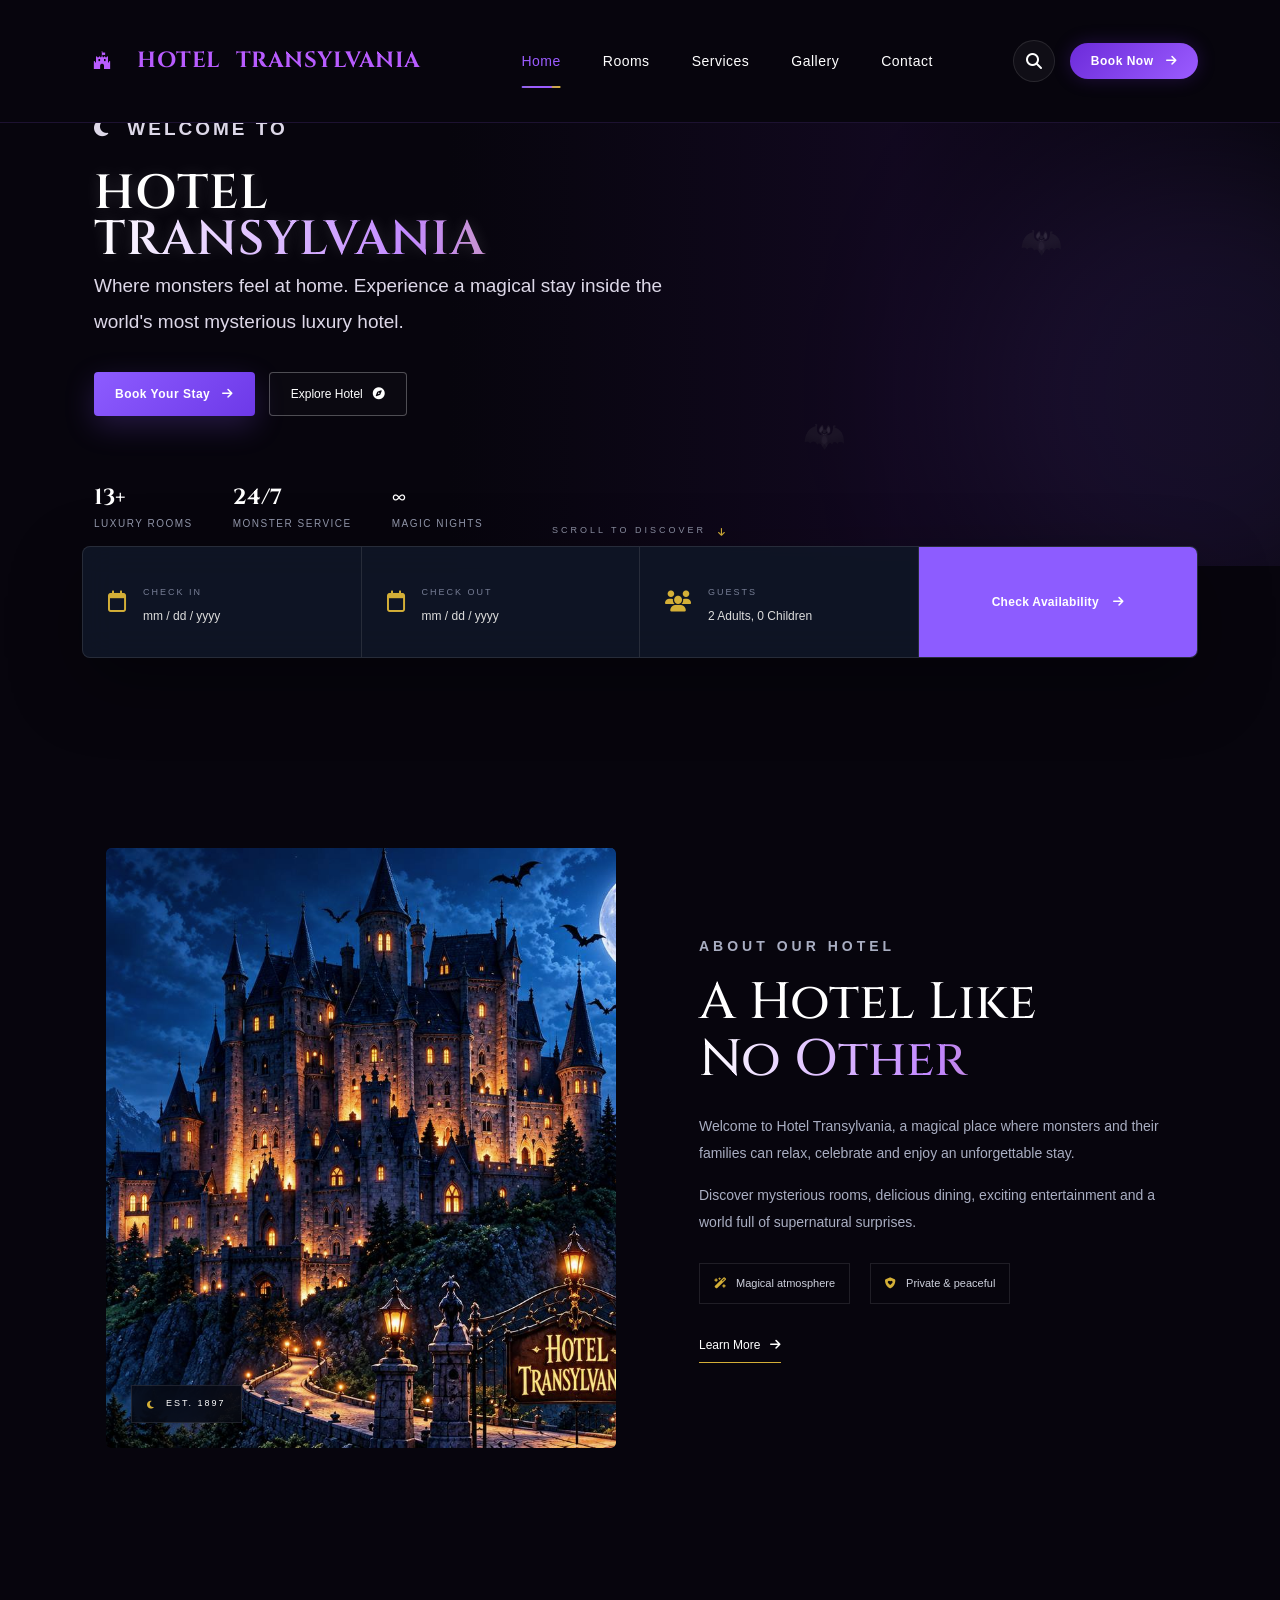
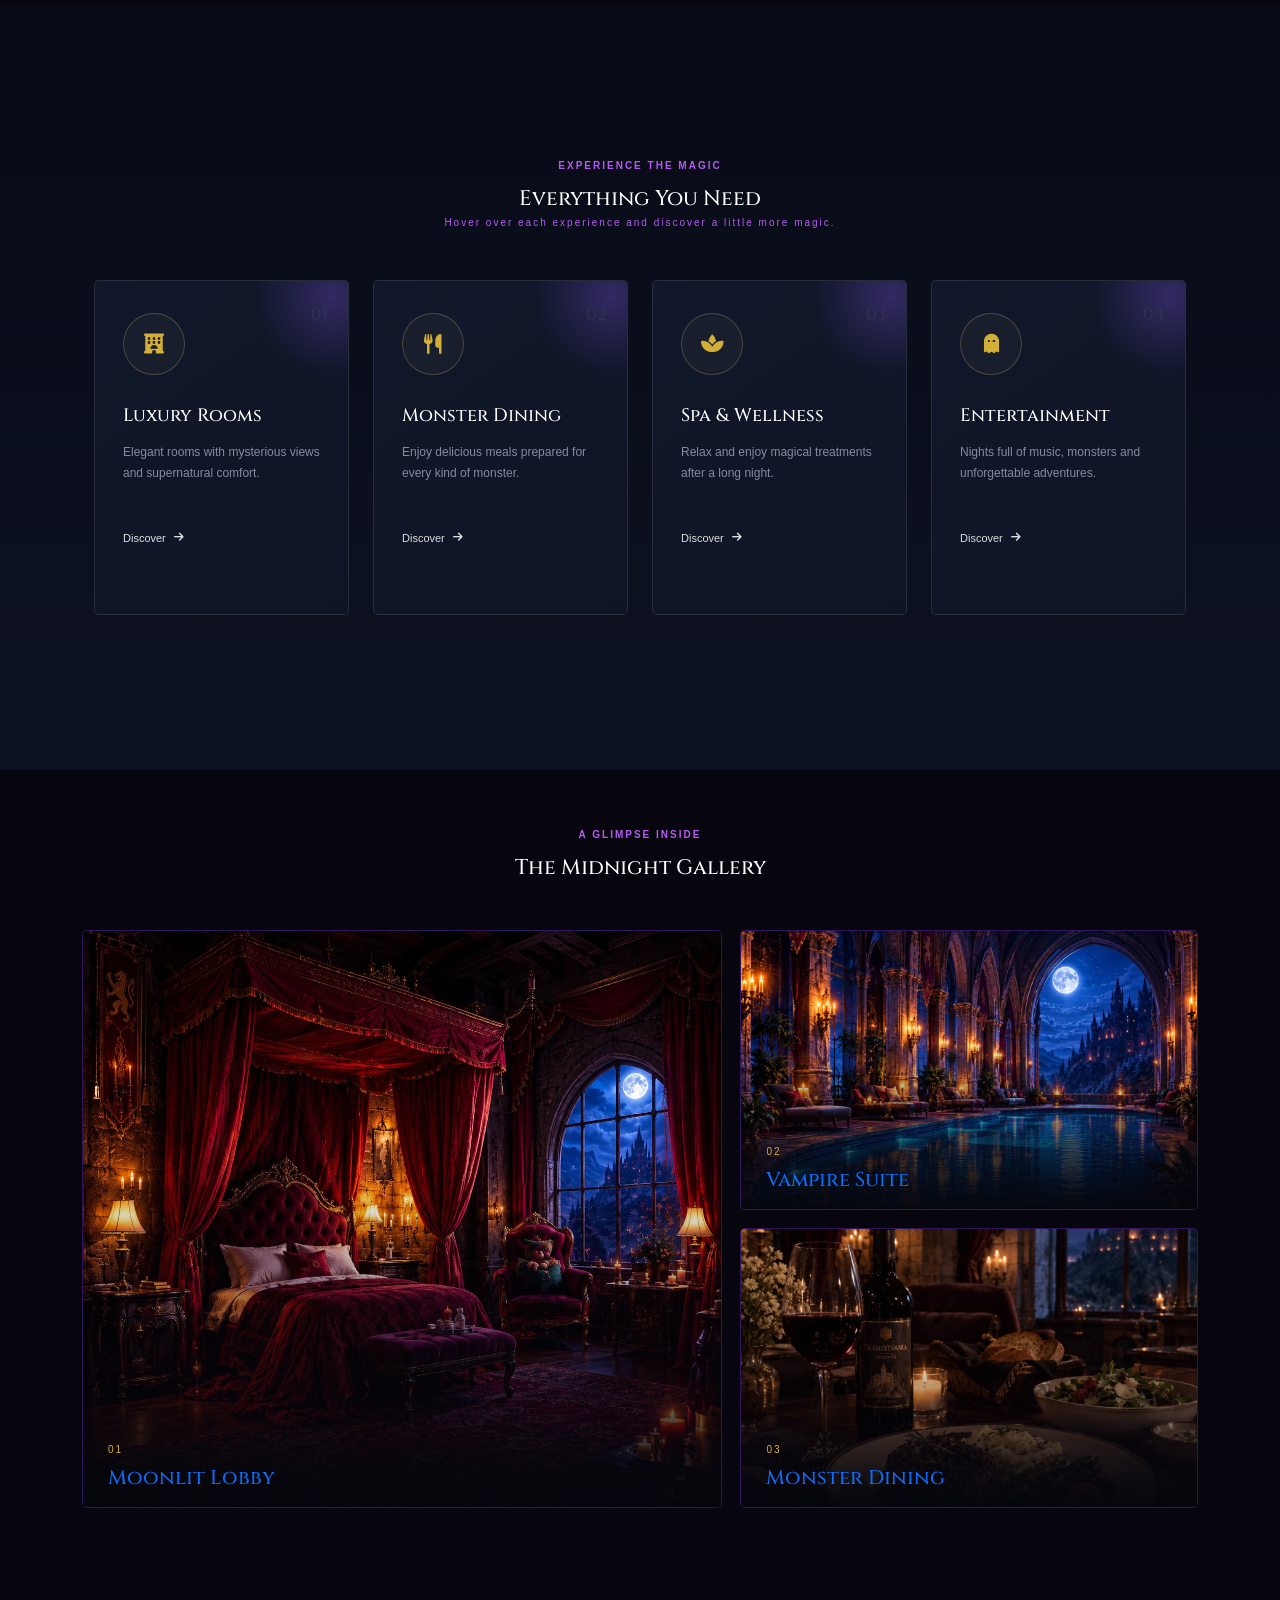
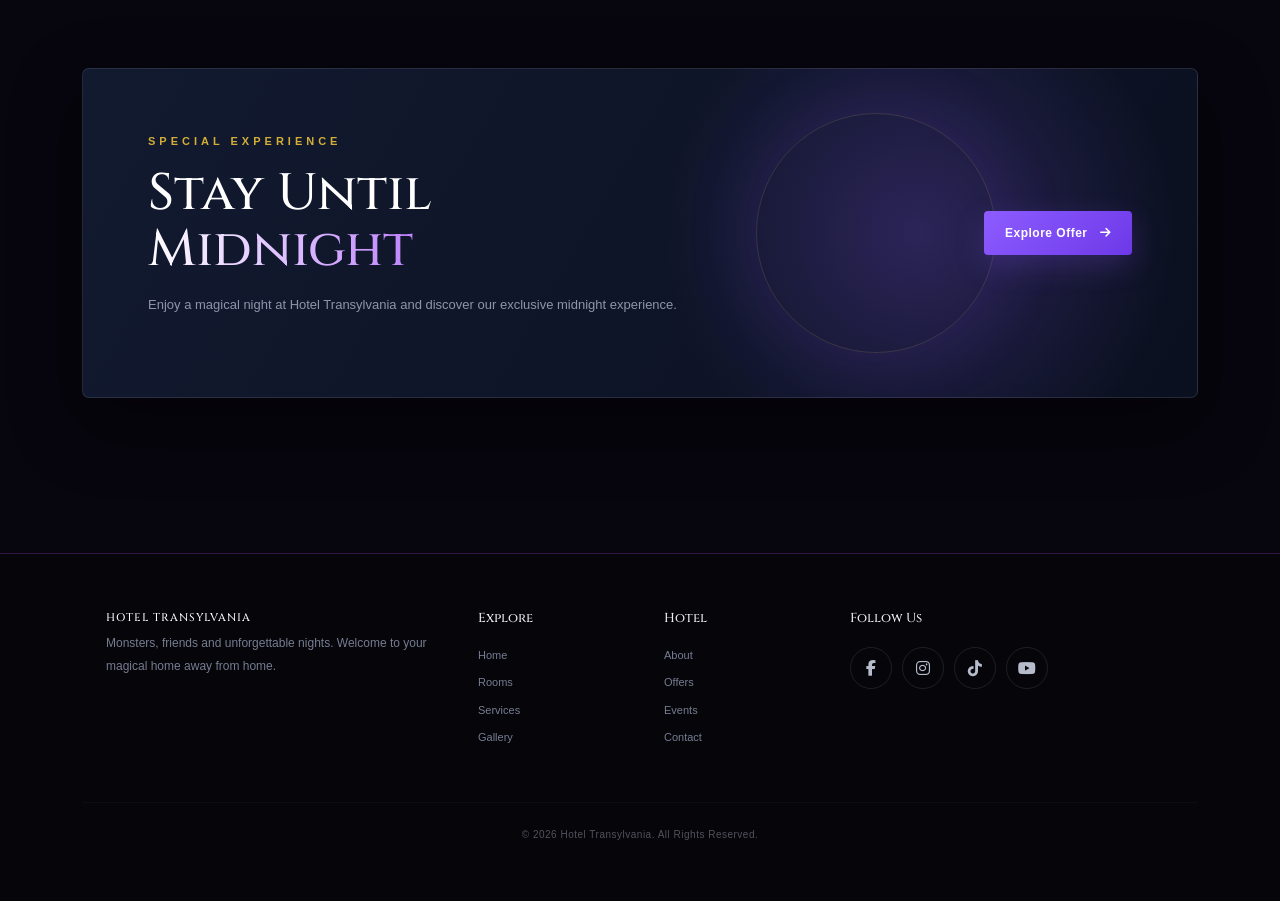
==== commit 03de7545: "hotel 5 finish" ====
--- a/index.html
+++ b/index.html
@@ -13,7 +13,9 @@
     <link rel="stylesheet" href="style.css">
 </head>
 
-<link rel="icon" type="image/svg+xml" href="../brand.png" >
+
+<link rel="icon" type="image/svg+xml" href="brand.png" >
+
 
 <body>
 <nav class="navbar navbar-expand-lg fixed-top">
@@ -111,9 +113,9 @@
     <div class="container">
         <div class="row align-items-center g-5">
             <div class="col-lg-6">
-                <!-- Replace this URL with your own image URL -->
+               
                 <div class="about-image image-hover">
-                    <img src="../web100/images/hotal.jpg" alt="Luxury hotel">
+                    <img src="img/hotal.jpg" alt="Luxury hotel">
                     <div class="image-decoration"></div>
                     <div class="image-badge"><i class="fa-solid fa-moon"></i><span>EST. 1897</span></div>
                 </div>
@@ -199,18 +201,18 @@
 
         <div class="gallery-grid">
             <a class="gallery-card large image-hover" href="#">
-                <!-- Replace URL -->
-                <img src="../web100/images/hotal room.jpg" alt="Elegant interior">
+            
+                <img src="img/hotal room.jpg" alt="Elegant interior">
                 <div class="gallery-caption"><span>01</span><h3>Moonlit Lobby</h3></div>
             </a>
             <a class="gallery-card image-hover" href="#">
-                <!-- Replace URL -->
-                <img src="../web100/images/hotal pool.jpg" alt="Luxury bedroom">
+            
+                <img src="img/hotal pool.jpg" alt="Luxury bedroom">
                 <div class="gallery-caption"><span>02</span><h3>Vampire Suite</h3></div>
             </a>
             <a class="gallery-card image-hover" href="#">
-                <!-- Replace URL -->
-                <img src="../web100/images/hotal food.jpg" alt="Dining room">
+            
+                <img src="img/hotal food.jpg" alt="Dining room">
                 <div class="gallery-caption"><span>03</span><h3>Monster Dining</h3></div>
             </a>
         </div>
